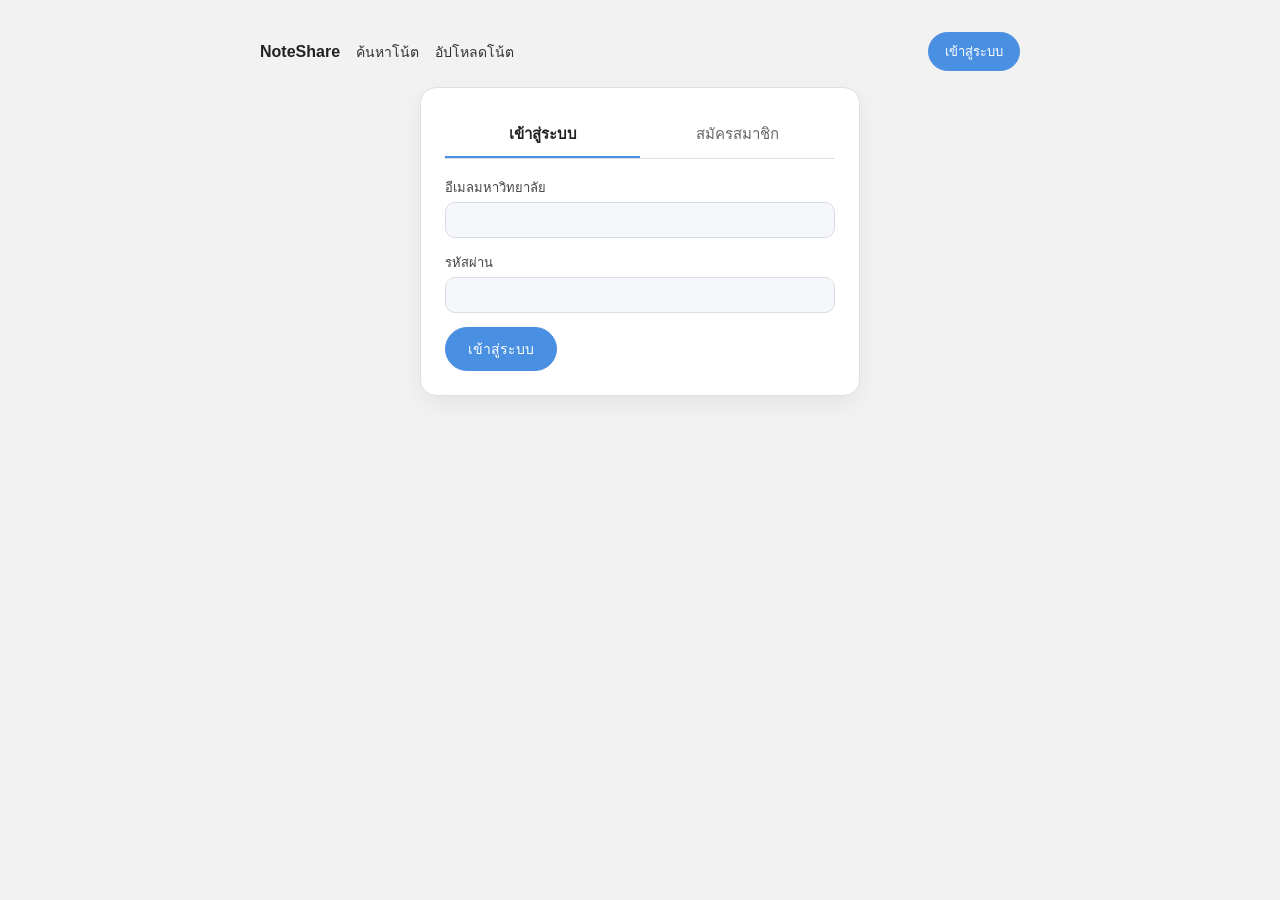
==== web/login.html @ e8e4106a "feat(web): add top nav bar and login/register page (US-05, US-06) - site.js: nav bar on every page w" ====
<!DOCTYPE html>
<html lang="th">
<head>
<meta charset="UTF-8">
<meta name="viewport" content="width=device-width, initial-scale=1">
<title>NoteShare - เข้าสู่ระบบ</title>
<link rel="stylesheet" href="style.css">
<script src="session-utils.js" defer></script>
<script src="site.js" defer></script>
<script src="login.js" defer></script>
</head>
<body>

<nav id="siteNav" class="site-nav" aria-label="เมนูหลัก"></nav>

<main class="page-card form-card">
  <div class="tab-list" role="tablist" aria-label="เข้าสู่ระบบหรือสมัครสมาชิก">
    <button type="button" role="tab" id="loginTab" class="tab" aria-controls="loginForm" aria-selected="true">เข้าสู่ระบบ</button>
    <button type="button" role="tab" id="registerTab" class="tab" aria-controls="registerForm" aria-selected="false" tabindex="-1">สมัครสมาชิก</button>
  </div>

  <p id="authNotice" class="notice-box" role="status" hidden></p>

  <!-- US-06 (#6) -->
  <form id="loginForm" class="stack-form" role="tabpanel" aria-labelledby="loginTab" novalidate>
    <p id="loginError" class="error-box" role="alert" hidden></p>

    <label class="form-field">
      <span>อีเมลมหาวิทยาลัย</span>
      <input type="email" name="email" class="text-input" autocomplete="username" required
             aria-describedby="loginEmailError">
      <span id="loginEmailError" class="field-error" data-error-for="email" hidden></span>
    </label>

    <label class="form-field">
      <span>รหัสผ่าน</span>
      <input type="password" name="password" class="text-input" autocomplete="current-password" required
             aria-describedby="loginPasswordError">
      <span id="loginPasswordError" class="field-error" data-error-for="password" hidden></span>
    </label>

    <button type="submit" class="primary-btn">เข้าสู่ระบบ</button>
  </form>

  <!-- US-05 (#5) -->
  <form id="registerForm" class="stack-form" role="tabpanel" aria-labelledby="registerTab" novalidate hidden>
    <p id="registerError" class="error-box" role="alert" hidden></p>

    <label class="form-field">
      <span>ชื่อที่แสดงบนโน้ต</span>
      <input type="text" name="display_name" class="text-input" autocomplete="name" maxlength="120" required
             aria-describedby="registerNameHint registerNameError">
      <small id="registerNameHint" class="field-hint">ชื่อนี้จะแนบไปกับโน้ตทุกอันที่คุณอัปโหลด</small>
      <span id="registerNameError" class="field-error" data-error-for="display_name" hidden></span>
    </label>

    <label class="form-field">
      <span>อีเมลมหาวิทยาลัย</span>
      <input type="email" name="email" class="text-input" autocomplete="username" required
             placeholder="เช่น 67000000@up.ac.th" aria-describedby="registerEmailError">
      <span id="registerEmailError" class="field-error" data-error-for="email" hidden></span>
    </label>

    <label class="form-field">
      <span>รหัสผ่าน</span>
      <input type="password" name="password" class="text-input" autocomplete="new-password" minlength="8"
             maxlength="128" required aria-describedby="registerPasswordHint registerPasswordError">
      <small id="registerPasswordHint" class="field-hint">อย่างน้อย 8 ตัวอักษร</small>
      <span id="registerPasswordError" class="field-error" data-error-for="password" hidden></span>
    </label>

    <button type="submit" class="primary-btn">สมัครสมาชิก</button>
  </form>
</main>

</body>
</html>
---- web/style.css ----
/* Look carried over from prototypes/sprint1/wachirawit_search_note_prototype.css,
   widened for the extra filters and the preview dialog, and reused by the login and upload pages */
* { box-sizing: border-box; }

body {
  margin: 0;
  padding: 32px 16px;
  background: #f2f2f2;
  font-family: "Segoe UI", Tahoma, sans-serif;
  color: #222;
}

.visually-hidden {
  position: absolute;
  width: 1px;
  height: 1px;
  overflow: hidden;
  clip: rect(0 0 0 0);
  white-space: nowrap;
}

.page-card {
  max-width: 760px;
  margin: 0 auto;
  background: #fff;
  border: 1px solid #e0e0e0;
  border-radius: 16px;
  padding: 24px;
  box-shadow: 0 8px 24px rgba(0, 0, 0, .06);
}

.page-title { margin: 0 0 16px; font-size: 20px; }

.search-input {
  width: 100%;
  padding: 10px 14px;
  font-size: 14px;
  border: 1px solid #ccc;
  border-radius: 999px;
  outline: none;
  margin-bottom: 16px;
}
.search-input:focus,
.filter-input:focus { border-color: #4a90e2; box-shadow: 0 0 0 2px rgba(74, 144, 226, .15); outline: none; }

.filter-row {
  display: grid;
  grid-template-columns: repeat(auto-fill, minmax(150px, 1fr));
  gap: 10px;
  margin-bottom: 12px;
}
.filter-field { display: flex; flex-direction: column; gap: 4px; font-size: 12px; color: #555; }
.filter-input {
  background: #f6f7fb;
  border: 1px solid #d9dde5;
  border-radius: 10px;
  padding: 7px 10px;
  font-size: 13px;
  color: #333;
  font-family: inherit;
}

.type-row {
  display: flex;
  flex-wrap: wrap;
  gap: 14px;
  border: none;
  padding: 0;
  margin: 0 0 14px;
  font-size: 13px;
}
.type-row legend { font-size: 12px; color: #555; margin-bottom: 4px; padding: 0; }

.form-actions { display: flex; gap: 8px; margin-bottom: 18px; }

.primary-btn,
.secondary-btn {
  border-radius: 999px;
  padding: 8px 16px;
  font-size: 13px;
  font-family: inherit;
  cursor: pointer;
  text-decoration: none;
  display: inline-block;
}
.primary-btn { background: #4a90e2; color: #fff; border: 1px solid #4a90e2; }
.primary-btn:hover { background: #3b7dc9; }
.secondary-btn { background: #fff; color: #333; border: 1px solid #d9dde5; }
.secondary-btn:hover { background: #f6f7fb; }
.secondary-btn:disabled { opacity: .6; cursor: progress; }

.results-header { font-size: 13px; color: #555; margin-bottom: 12px; min-height: 18px; }

.error-box {
  background: #fdecea;
  border: 1px solid #f5c2c0;
  color: #8a1f17;
  border-radius: 10px;
  padding: 10px 12px;
  font-size: 13px;
}

.results-list { display: flex; flex-direction: column; gap: 12px; }

.note-card {
  display: flex;
  align-items: center;
  gap: 12px;
  border: 1px solid #e5e7eb;
  border-radius: 12px;
  padding: 12px;
  background: #fafafa;
}
.thumbnail {
  flex-shrink: 0;
  width: 56px;
  height: 56px;
  border: 1px solid #cfcfcf;
  border-radius: 10px;
  display: flex;
  align-items: center;
  justify-content: center;
  color: #777;
  font-size: 12px;
  font-weight: 600;
  background: #f5f5f5;
}

.note-info { flex: 1; min-width: 0; }
.note-title {
  font-size: 14px;
  font-weight: 600;
  margin: 0 0 4px;
  white-space: nowrap;
  overflow: hidden;
  text-overflow: ellipsis;
}
.note-sub { font-size: 12px; color: #888; margin: 0 0 2px; }
.note-uploader { font-size: 12px; color: #444; margin: 4px 0 0; }

.note-meta {
  display: flex;
  flex-direction: column;
  align-items: flex-end;
  gap: 4px;
  font-size: 12px;
  color: #555;
  flex-shrink: 0;
}

.preview-link {
  font-size: 13px;
  color: #4a90e2;
  background: none;
  border: none;
  padding: 0;
  cursor: pointer;
  font-family: inherit;
}
.preview-link:hover { text-decoration: underline; }

.no-results { text-align: center; color: #999; font-size: 14px; padding: 40px 0; }
.load-more { display: block; margin: 16px auto 0; }
.load-more[hidden] { display: none; }

.preview-dialog {
  width: min(720px, calc(100vw - 32px));
  max-height: calc(100vh - 32px);
  padding: 0;
  border: none;
  border-radius: 16px;
  box-shadow: 0 16px 48px rgba(0, 0, 0, .25);
}
.preview-dialog::backdrop { background: rgba(0, 0, 0, .45); }
.preview-body { padding: 20px; display: flex; flex-direction: column; gap: 14px; }
.preview-header { display: flex; justify-content: space-between; align-items: flex-start; gap: 12px; }
.preview-title { margin: 0; font-size: 16px; }
.close-btn {
  background: none;
  border: 1px solid #d9dde5;
  border-radius: 999px;
  width: 32px;
  height: 32px;
  cursor: pointer;
  flex-shrink: 0;
}
.preview-frame {
  background: #f5f5f5;
  border: 1px solid #e5e7eb;
  border-radius: 10px;
  min-height: 200px;
  max-height: 65vh;
  overflow: auto;
  display: flex;
  align-items: flex-start;
  justify-content: center;
}
.preview-frame img { max-width: 100%; height: auto; display: block; }
.preview-frame img[hidden] { display: none; }
.preview-status { color: #666; font-size: 13px; padding: 40px 16px; margin: auto; text-align: center; }
.preview-footer { display: flex; justify-content: space-between; align-items: center; gap: 12px; }

/* ---- Top nav bar (site.js) ---- */
.site-nav {
  max-width: 760px;
  margin: 0 auto 16px;
  display: flex;
  justify-content: space-between;
  align-items: center;
  flex-wrap: wrap;
  gap: 8px 16px;
  font-size: 14px;
}
.nav-links,
.nav-user { display: flex; align-items: center; flex-wrap: wrap; gap: 4px 16px; }
.nav-links a { color: #333; text-decoration: none; }
.nav-links a:hover { text-decoration: underline; }
.nav-links a[aria-current="page"] { color: #4a90e2; font-weight: 600; }
.nav-links .nav-brand { font-weight: 700; font-size: 16px; color: #222; }
.nav-name { font-weight: 600; overflow-wrap: anywhere; }

/* ---- Login and upload forms ---- */
.form-card { max-width: 440px; }
.page-lead { margin: -8px 0 16px; }
.form-card-wide { max-width: 640px; }

.tab-list { display: flex; border-bottom: 1px solid #e0e0e0; margin-bottom: 18px; }
.tab {
  flex: 1;
  background: none;
  border: none;
  border-bottom: 2px solid transparent;
  padding: 10px 0;
  font-size: 15px;
  font-family: inherit;
  color: #666;
  cursor: pointer;
}
.tab[aria-selected="true"] { color: #222; font-weight: 600; border-bottom-color: #4a90e2; }

.stack-form { display: flex; flex-direction: column; gap: 14px; }
.stack-form[hidden] { display: none; }
.field-grid { display: grid; grid-template-columns: repeat(auto-fill, minmax(220px, 1fr)); gap: 14px; }
.form-field { display: flex; flex-direction: column; gap: 4px; font-size: 13px; color: #444; }
.text-input {
  background: #f6f7fb;
  border: 1px solid #d9dde5;
  border-radius: 10px;
  padding: 9px 12px;
  font-size: 14px;
  color: #222;
  font-family: inherit;
}
.text-input:focus { border-color: #4a90e2; box-shadow: 0 0 0 2px rgba(74, 144, 226, .15); outline: none; }
.text-input[aria-invalid="true"],
.file-input[aria-invalid="true"] { border-color: #d93025; }
.file-input { font-size: 13px; font-family: inherit; }
.field-hint { font-size: 12px; color: #888; margin: 0; }
.field-error { display: block; font-size: 12px; color: #b3261e; }
.field-error[hidden] { display: none; }
.required { color: #b3261e; font-style: normal; }
.stack-form .primary-btn { align-self: flex-start; padding: 10px 22px; font-size: 14px; }
.primary-btn:disabled { opacity: .6; cursor: progress; }

.notice-box {
  background: #e8f5e9;
  border: 1px solid #b7dfba;
  color: #1e5b24;
  border-radius: 10px;
  padding: 10px 12px;
  font-size: 13px;
}
.error-box a { color: inherit; font-weight: 600; }

.done-box { display: flex; flex-direction: column; gap: 14px; }
.done-box[hidden] { display: none; }
.done-title { margin: 0; font-size: 18px; color: #1e5b24; }
.done-title:focus { outline: none; }
.token-box {
  background: #fff8e1;
  border: 1px solid #f3d27a;
  border-radius: 12px;
  padding: 14px;
  display: flex;
  flex-direction: column;
  gap: 8px;
  font-size: 13px;
}
.token-warning { margin: 0; color: #6b4e00; }
.token-row { display: flex; gap: 8px; }
.token-input { flex: 1; min-width: 0; font-family: Consolas, "Courier New", monospace; background: #fff; }

@media (max-width: 560px) {
  .note-card { flex-wrap: wrap; }
  .note-meta { flex-direction: row; flex-wrap: wrap; align-items: center; width: 100%; gap: 12px; }
}
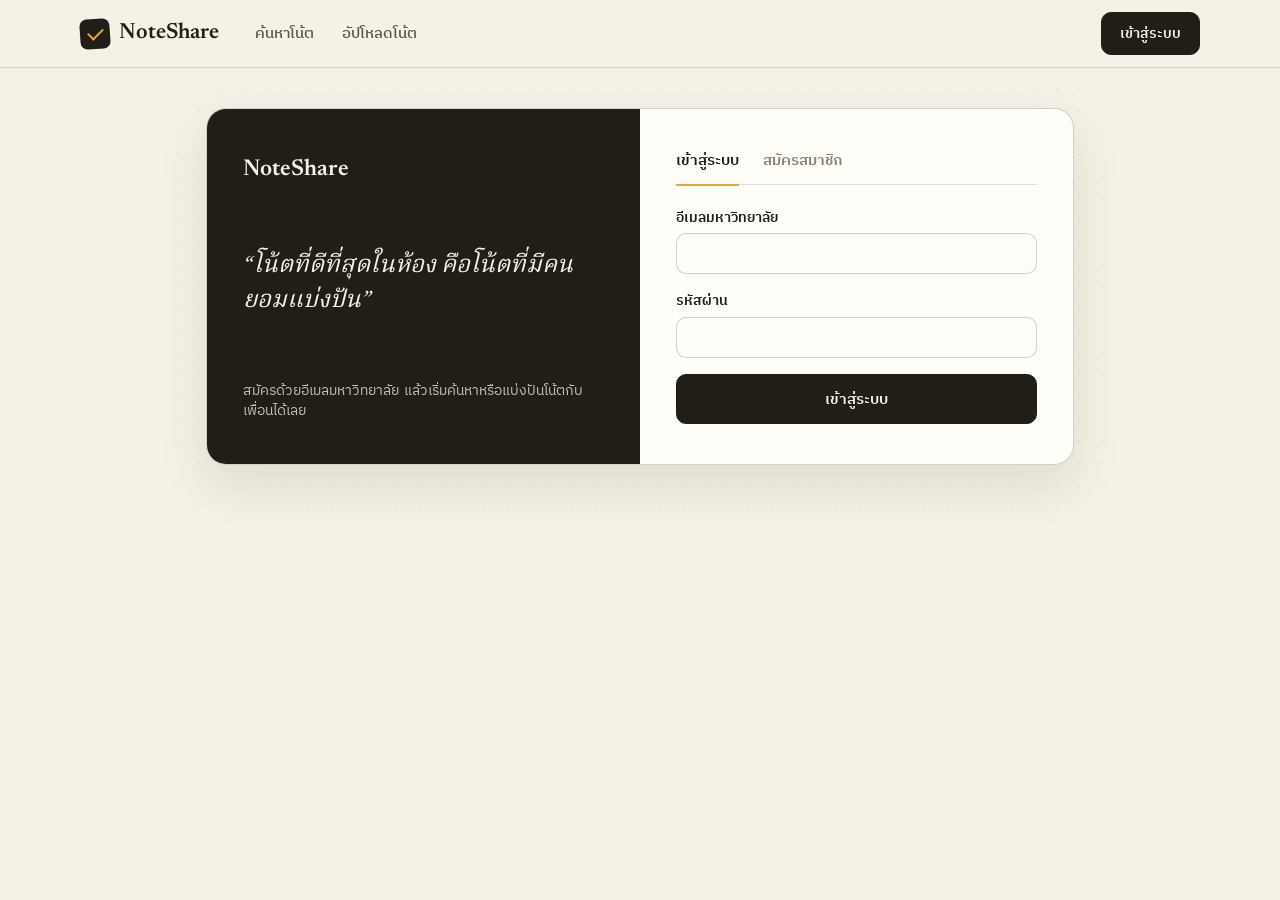
==== commit 1dc791f4: "feat(web): restyle search, login and upload after the mockup" ====
--- a/web/login.html
+++ b/web/login.html
@@ -4,6 +4,9 @@
 <meta charset="UTF-8">
 <meta name="viewport" content="width=device-width, initial-scale=1">
 <title>NoteShare - เข้าสู่ระบบ</title>
+<link rel="preconnect" href="https://fonts.googleapis.com">
+<link rel="preconnect" href="https://fonts.gstatic.com" crossorigin>
+<link rel="stylesheet" href="https://fonts.googleapis.com/css2?family=IBM+Plex+Sans+Thai:wght@400;500;600&family=Newsreader:opsz,wght@6..72,500;6..72,600&family=Noto+Serif+Thai:wght@500;600&family=Work+Sans:wght@400;500;600;700&display=swap">
 <link rel="stylesheet" href="style.css">
 <script src="session-utils.js" defer></script>
 <script src="site.js" defer></script>
@@ -14,6 +17,13 @@
 <nav id="siteNav" class="site-nav" aria-label="เมนูหลัก"></nav>
 
 <main class="page-card form-card">
+ <div class="auth-card">
+  <aside class="auth-aside" aria-label="NoteShare">
+    <p class="auth-brand">NoteShare</p>
+    <p class="auth-quote">“โน้ตที่ดีที่สุดในห้อง คือโน้ตที่มีคนยอมแบ่งปัน”</p>
+    <p class="auth-sub">สมัครด้วยอีเมลมหาวิทยาลัย แล้วเริ่มค้นหาหรือแบ่งปันโน้ตกับเพื่อนได้เลย</p>
+  </aside>
+  <div class="auth-main">
   <div class="tab-list" role="tablist" aria-label="เข้าสู่ระบบหรือสมัครสมาชิก">
     <button type="button" role="tab" id="loginTab" class="tab" aria-controls="loginForm" aria-selected="true">เข้าสู่ระบบ</button>
     <button type="button" role="tab" id="registerTab" class="tab" aria-controls="registerForm" aria-selected="false" tabindex="-1">สมัครสมาชิก</button>
@@ -71,6 +81,8 @@
 
     <button type="submit" class="primary-btn">สมัครสมาชิก</button>
   </form>
+  </div>
+ </div>
 </main>
 
 </body>
--- a/web/style.css
+++ b/web/style.css
@@ -1,14 +1,46 @@
-/* Look carried over from prototypes/sprint1/wachirawit_search_note_prototype.css,
-   widened for the extra filters and the preview dialog, and reused by the login and upload pages */
+/* Look follows the team's wireframe and mockup in docs/design/ (Issue #84): warm paper
+   background, dark ink, amber accent, serif headings. Every page shares this file.
+   Newsreader and Work Sans have no Thai glyphs, so each stack names a Thai font next:
+   the browser takes Latin letters from the first font and Thai letters from the second. */
+:root {
+  --ink: #211d17;
+  --paper: #f6f1e6;
+  --card: #fffdf7;
+  --amber: #e8a33d;
+  --amber-soft: #f9e3bb;
+  --amber-text: #a15c00;
+  --muted: #8a8272;
+  --muted-2: #5c5548;
+  --line: rgba(33, 29, 23, .14);
+  --line-strong: rgba(33, 29, 23, .2);
+  --chip-bg: #f0ead9;
+  --red: #b3261e;
+  --red-soft: #fdecea;
+  --green: #1e5b24;
+  --green-soft: #e8f5e9;
+  --serif: 'Newsreader', 'Noto Serif Thai', Georgia, serif;
+  --sans: 'Work Sans', 'IBM Plex Sans Thai', 'Segoe UI', Tahoma, sans-serif;
+}
+
 * { box-sizing: border-box; }
 
 body {
   margin: 0;
-  padding: 32px 16px;
-  background: #f2f2f2;
-  font-family: "Segoe UI", Tahoma, sans-serif;
-  color: #222;
-}
+  background-color: var(--paper);
+  background-image: radial-gradient(circle at 1px 1px, rgba(33, 29, 23, .05) 1px, transparent 0);
+  background-size: 22px 22px;
+  font-family: var(--sans);
+  color: var(--ink);
+  line-height: 1.5;
+  -webkit-font-smoothing: antialiased;
+}
+
+::selection { background: var(--amber); color: var(--ink); }
+::placeholder { color: #a89f8f; }
+a { color: var(--amber-text); }
+a:hover { color: var(--ink); }
+
+:focus-visible { outline: 2px solid var(--amber-text); outline-offset: 2px; }
 
 .visually-hidden {
   position: absolute;
@@ -19,177 +51,338 @@
   white-space: nowrap;
 }
 
+/* ---- Top nav bar (site.js) ---- */
+.site-nav {
+  position: sticky;
+  top: 0;
+  z-index: 20;
+  background: rgba(246, 241, 230, .92);
+  backdrop-filter: blur(6px);
+  border-bottom: 1.5px solid var(--line);
+  padding: 12px max(16px, calc((100% - 1120px) / 2));
+  display: flex;
+  justify-content: space-between;
+  align-items: center;
+  flex-wrap: wrap;
+  gap: 8px 16px;
+  font-size: 15px;
+}
+.nav-links,
+.nav-user { display: flex; align-items: center; flex-wrap: wrap; gap: 4px; }
+.nav-user { gap: 8px 12px; }
+.nav-links a {
+  color: var(--muted-2);
+  text-decoration: none;
+  font-weight: 500;
+  padding: 7px 12px;
+  border-radius: 8px;
+}
+.nav-links a:hover { color: var(--ink); background: var(--chip-bg); }
+.nav-links a[aria-current="page"] { color: var(--ink); background: var(--chip-bg); }
+.nav-links .nav-brand {
+  display: inline-flex;
+  align-items: center;
+  gap: 9px;
+  font-family: var(--serif);
+  font-size: 22px;
+  font-weight: 600;
+  color: var(--ink);
+  padding: 0 12px 0 0;
+  margin-right: 8px;
+}
+.nav-links .nav-brand:hover { background: none; }
+/* the mockup's logo, drawn without an image file: a tilted dark square with an amber tick */
+.nav-links .nav-brand { position: relative; }
+.nav-brand::before {
+  content: "";
+  width: 30px;
+  height: 30px;
+  border-radius: 7px;
+  background: var(--ink);
+  transform: rotate(-4deg);
+}
+.nav-brand::after {
+  content: "";
+  position: absolute;
+  left: 11px;
+  top: 50%;
+  width: 7px;
+  height: 13px;
+  border-right: 2px solid var(--amber);
+  border-bottom: 2px solid var(--amber);
+  transform: translateY(-62%) rotate(45deg);
+}
+.nav-name { font-weight: 600; overflow-wrap: anywhere; }
+
+/* ---- Page layout ---- */
 .page-card {
-  max-width: 760px;
+  max-width: 1120px;
   margin: 0 auto;
-  background: #fff;
-  border: 1px solid #e0e0e0;
-  border-radius: 16px;
-  padding: 24px;
-  box-shadow: 0 8px 24px rgba(0, 0, 0, .06);
-}
-
-.page-title { margin: 0 0 16px; font-size: 20px; }
-
+  padding: 40px 16px 72px;
+}
+.form-card { max-width: 900px; }
+.form-card-wide { max-width: 680px; }
+
+.page-title {
+  font-family: var(--serif);
+  font-size: clamp(28px, 4vw, 34px);
+  font-weight: 600;
+  line-height: 1.2;
+  margin: 0 0 8px;
+}
+.page-lead { margin: 0 0 24px; }
+
+/* Search page hero */
+.hero { max-width: 640px; margin-bottom: 28px; }
+.hero .page-title { font-size: clamp(32px, 6vw, 44px); line-height: 1.12; margin-bottom: 12px; }
+.hero mark {
+  background: linear-gradient(transparent 62%, var(--amber) 0);
+  color: inherit;
+  white-space: nowrap;
+}
+.hero p { font-size: 16px; color: var(--muted-2); margin: 0; }
+
+/* ---- Search form ---- */
+.search-bar {
+  display: flex;
+  align-items: center;
+  gap: 10px;
+  background: var(--card);
+  border: 1.5px solid var(--line-strong);
+  border-radius: 12px;
+  padding: 4px 4px 4px 16px;
+  margin-bottom: 14px;
+}
+.search-bar:focus-within { border-color: var(--amber); }
+.search-icon { color: var(--muted); flex-shrink: 0; }
 .search-input {
+  flex: 1;
+  min-width: 0;
+  border: none;
+  outline: none;
+  background: transparent;
+  font: inherit;
+  font-size: 15.5px;
+  padding: 11px 0;
+  color: var(--ink);
+}
+.search-bar .primary-btn { flex-shrink: 0; }
+
+.filter-panel {
+  background: var(--card);
+  border: 1.5px solid var(--line);
+  border-radius: 14px;
+  margin-bottom: 20px;
+}
+.filter-panel > summary {
+  cursor: pointer;
+  padding: 12px 16px;
+  font-weight: 600;
+  font-size: 14px;
+  color: var(--muted-2);
+}
+.filter-panel[open] > summary { border-bottom: 1.5px solid var(--line); }
+.filter-body { padding: 16px; }
+
+.filter-row {
+  display: grid;
+  grid-template-columns: repeat(auto-fill, minmax(min(100%, 160px), 1fr));
+  gap: 12px;
+  margin-bottom: 14px;
+}
+.filter-field { display: flex; flex-direction: column; gap: 4px; font-size: 13px; color: var(--muted-2); font-weight: 500; }
+.filter-input,
+.text-input {
   width: 100%;
+  background: var(--card);
+  border: 1.5px solid var(--line-strong);
+  border-radius: 10px;
+  padding: 9px 12px;
+  font: inherit;
+  font-size: 14px;
+  color: var(--ink);
+}
+.filter-input:focus,
+.text-input:focus { border-color: var(--amber); box-shadow: 0 0 0 3px rgba(232, 163, 61, .2); outline: none; }
+
+.type-row {
+  display: flex;
+  flex-wrap: wrap;
+  gap: 8px;
+  border: none;
+  padding: 0;
+  margin: 0 0 16px;
+  font-size: 13.5px;
+}
+.type-row legend { font-size: 13px; color: var(--muted-2); font-weight: 500; margin-bottom: 6px; padding: 0; }
+/* file-type checkboxes look like the mockup's filter chips */
+.type-row label {
+  display: inline-flex;
+  align-items: center;
+  gap: 6px;
+  padding: 6px 14px;
+  border-radius: 20px;
+  border: 1.5px solid var(--line-strong);
+  color: var(--muted-2);
+  cursor: pointer;
+}
+.type-row label:has(input:checked) { border-color: var(--amber); background: var(--amber-soft); color: var(--amber-text); }
+.type-row input { accent-color: var(--amber-text); margin: 0; }
+
+.form-actions { display: flex; flex-wrap: wrap; gap: 10px; }
+
+/* ---- Buttons ---- */
+.primary-btn,
+.secondary-btn {
+  display: inline-flex;
+  align-items: center;
+  justify-content: center;
+  gap: 6px;
+  border-radius: 10px;
+  padding: 10px 18px;
+  font: inherit;
+  font-size: 14px;
+  font-weight: 600;
+  cursor: pointer;
+  text-decoration: none;
+}
+.primary-btn { background: var(--ink); color: var(--paper); border: 1.5px solid var(--ink); }
+.primary-btn:hover { background: #3a332a; color: var(--paper); }
+.secondary-btn { background: transparent; color: var(--ink); border: 1.5px solid var(--line-strong); }
+.secondary-btn:hover { background: var(--chip-bg); color: var(--ink); }
+.accent-btn { background: var(--amber); color: var(--ink); }
+.accent-btn:hover { background: #f0b357; color: var(--ink); }
+.primary-btn:disabled,
+.secondary-btn:disabled { opacity: .6; cursor: progress; }
+
+/* ---- Messages ---- */
+.error-box,
+.notice-box {
+  border-radius: 10px;
   padding: 10px 14px;
   font-size: 14px;
-  border: 1px solid #ccc;
-  border-radius: 999px;
-  outline: none;
-  margin-bottom: 16px;
-}
-.search-input:focus,
-.filter-input:focus { border-color: #4a90e2; box-shadow: 0 0 0 2px rgba(74, 144, 226, .15); outline: none; }
-
-.filter-row {
+  margin: 0 0 14px;
+}
+.error-box { background: var(--red-soft); border: 1.5px solid #f5c2c0; color: #8a1f17; }
+.error-box a { color: inherit; font-weight: 600; }
+.notice-box { background: var(--green-soft); border: 1.5px solid #b7dfba; color: var(--green); }
+
+/* ---- Results ---- */
+.results-header { font-size: 13.5px; color: var(--muted); margin: 4px 0 14px; min-height: 20px; }
+
+.results-list {
   display: grid;
-  grid-template-columns: repeat(auto-fill, minmax(150px, 1fr));
-  gap: 10px;
-  margin-bottom: 12px;
-}
-.filter-field { display: flex; flex-direction: column; gap: 4px; font-size: 12px; color: #555; }
-.filter-input {
-  background: #f6f7fb;
-  border: 1px solid #d9dde5;
-  border-radius: 10px;
-  padding: 7px 10px;
-  font-size: 13px;
-  color: #333;
-  font-family: inherit;
-}
-
-.type-row {
-  display: flex;
+  grid-template-columns: repeat(auto-fill, minmax(min(100%, 300px), 1fr));
+  gap: 18px;
+}
+
+.note-card {
+  display: flex;
+  flex-direction: column;
+  background: var(--card);
+  border: 1.5px solid var(--line);
+  border-radius: 14px;
+  padding: 18px 20px;
+  transition: transform .15s ease, box-shadow .15s ease;
+  min-width: 0;
+}
+.note-card:hover { transform: translateY(-3px); box-shadow: 0 14px 28px rgba(33, 29, 23, .12); }
+.note-card-top { display: flex; align-items: center; justify-content: space-between; gap: 8px; margin-bottom: 12px; }
+.tag-course {
+  font-size: 11.5px;
+  font-weight: 600;
+  letter-spacing: .04em;
+  text-transform: uppercase;
+  color: var(--amber-text);
+  background: var(--amber-soft);
+  padding: 4px 9px;
+  border-radius: 6px;
+  overflow-wrap: anywhere;
+}
+.file-badge { font-size: 11.5px; font-weight: 600; color: var(--muted); }
+.note-title {
+  font-family: var(--serif);
+  font-size: 19px;
+  font-weight: 600;
+  line-height: 1.3;
+  margin: 0 0 4px;
+  overflow-wrap: anywhere;
+}
+.note-sub { font-size: 13.5px; color: var(--muted); margin: 0 0 2px; overflow-wrap: anywhere; }
+.note-uploader { font-size: 13.5px; color: var(--muted-2); margin: 2px 0 10px; overflow-wrap: anywhere; }
+.note-rating { display: flex; align-items: center; flex-wrap: wrap; gap: 6px; margin: 0 0 12px; font-size: 13px; }
+.note-stars { color: var(--amber); font-size: 16px; letter-spacing: 1px; }
+.note-rating-summary { color: var(--muted-2); }
+.note-tags { display: flex; gap: 6px; flex-wrap: wrap; margin-bottom: 14px; }
+.note-tag {
+  font-size: 12px;
+  color: var(--muted-2);
+  background: var(--chip-bg);
+  padding: 3px 10px;
+  border-radius: 12px;
+  overflow-wrap: anywhere;
+}
+.note-card-foot {
+  margin-top: auto;
+  padding-top: 12px;
+  border-top: 1.5px solid var(--line);
+  display: flex;
+  align-items: center;
   flex-wrap: wrap;
-  gap: 14px;
-  border: none;
-  padding: 0;
-  margin: 0 0 14px;
-  font-size: 13px;
-}
-.type-row legend { font-size: 12px; color: #555; margin-bottom: 4px; padding: 0; }
-
-.form-actions { display: flex; gap: 8px; margin-bottom: 18px; }
-
-.primary-btn,
-.secondary-btn {
-  border-radius: 999px;
-  padding: 8px 16px;
-  font-size: 13px;
-  font-family: inherit;
-  cursor: pointer;
-  text-decoration: none;
-  display: inline-block;
-}
-.primary-btn { background: #4a90e2; color: #fff; border: 1px solid #4a90e2; }
-.primary-btn:hover { background: #3b7dc9; }
-.secondary-btn { background: #fff; color: #333; border: 1px solid #d9dde5; }
-.secondary-btn:hover { background: #f6f7fb; }
-.secondary-btn:disabled { opacity: .6; cursor: progress; }
-
-.results-header { font-size: 13px; color: #555; margin-bottom: 12px; min-height: 18px; }
-
-.error-box {
-  background: #fdecea;
-  border: 1px solid #f5c2c0;
-  color: #8a1f17;
-  border-radius: 10px;
-  padding: 10px 12px;
-  font-size: 13px;
-}
-
-.results-list { display: flex; flex-direction: column; gap: 12px; }
-
-.note-card {
-  display: flex;
-  align-items: center;
-  gap: 12px;
-  border: 1px solid #e5e7eb;
-  border-radius: 12px;
-  padding: 12px;
-  background: #fafafa;
-}
-.thumbnail {
-  flex-shrink: 0;
-  width: 56px;
-  height: 56px;
-  border: 1px solid #cfcfcf;
-  border-radius: 10px;
-  display: flex;
-  align-items: center;
-  justify-content: center;
-  color: #777;
-  font-size: 12px;
-  font-weight: 600;
-  background: #f5f5f5;
-}
-
-.note-info { flex: 1; min-width: 0; }
-.note-title {
-  font-size: 14px;
-  font-weight: 600;
-  margin: 0 0 4px;
-  white-space: nowrap;
-  overflow: hidden;
-  text-overflow: ellipsis;
-}
-.note-sub { font-size: 12px; color: #888; margin: 0 0 2px; }
-.note-uploader { font-size: 12px; color: #444; margin: 4px 0 0; }
-
-.note-meta {
-  display: flex;
-  flex-direction: column;
-  align-items: flex-end;
-  gap: 4px;
-  font-size: 12px;
-  color: #555;
-  flex-shrink: 0;
-}
-
+  gap: 4px 14px;
+  font-size: 12.5px;
+  color: var(--muted);
+}
 .preview-link {
-  font-size: 13px;
-  color: #4a90e2;
+  margin-left: auto;
   background: none;
   border: none;
-  padding: 0;
-  cursor: pointer;
-  font-family: inherit;
-}
-.preview-link:hover { text-decoration: underline; }
-
-.no-results { text-align: center; color: #999; font-size: 14px; padding: 40px 0; }
-.load-more { display: block; margin: 16px auto 0; }
+  padding: 4px 0;
+  font: inherit;
+  font-size: 13.5px;
+  font-weight: 600;
+  color: var(--amber-text);
+  cursor: pointer;
+}
+.preview-link:hover { color: var(--ink); text-decoration: underline; }
+
+.no-results { text-align: center; padding: 56px 20px; color: var(--muted); font-family: var(--serif); font-size: 20px; }
+.load-more { display: flex; margin: 24px auto 0; }
 .load-more[hidden] { display: none; }
 
+/* ---- Preview dialog (US-11) ---- */
 .preview-dialog {
-  width: min(720px, calc(100vw - 32px));
+  width: min(760px, calc(100vw - 32px));
   max-height: calc(100vh - 32px);
   padding: 0;
-  border: none;
+  border: 1.5px solid var(--line-strong);
   border-radius: 16px;
-  box-shadow: 0 16px 48px rgba(0, 0, 0, .25);
-}
-.preview-dialog::backdrop { background: rgba(0, 0, 0, .45); }
-.preview-body { padding: 20px; display: flex; flex-direction: column; gap: 14px; }
+  background: var(--card);
+  color: var(--ink);
+  box-shadow: 0 20px 50px rgba(33, 29, 23, .25);
+}
+.preview-dialog::backdrop { background: rgba(33, 29, 23, .5); }
+.preview-body { padding: 22px; display: flex; flex-direction: column; gap: 16px; }
 .preview-header { display: flex; justify-content: space-between; align-items: flex-start; gap: 12px; }
-.preview-title { margin: 0; font-size: 16px; }
+.preview-title { margin: 0; font-family: var(--serif); font-size: 24px; font-weight: 600; line-height: 1.2; overflow-wrap: anywhere; }
 .close-btn {
-  background: none;
-  border: 1px solid #d9dde5;
-  border-radius: 999px;
-  width: 32px;
-  height: 32px;
+  background: transparent;
+  border: 1.5px solid var(--line-strong);
+  border-radius: 10px;
+  width: 36px;
+  height: 36px;
+  font-size: 15px;
+  color: var(--ink);
   cursor: pointer;
   flex-shrink: 0;
 }
+.close-btn:hover { background: var(--chip-bg); }
 .preview-frame {
-  background: #f5f5f5;
-  border: 1px solid #e5e7eb;
-  border-radius: 10px;
+  background: #fbf9f2;
+  border: 1.5px solid var(--line);
+  border-radius: 12px;
   min-height: 200px;
-  max-height: 65vh;
+  max-height: 60vh;
   overflow: auto;
   display: flex;
   align-items: flex-start;
@@ -197,100 +390,147 @@
 }
 .preview-frame img { max-width: 100%; height: auto; display: block; }
 .preview-frame img[hidden] { display: none; }
-.preview-status { color: #666; font-size: 13px; padding: 40px 16px; margin: auto; text-align: center; }
-.preview-footer { display: flex; justify-content: space-between; align-items: center; gap: 12px; }
-
-/* ---- Top nav bar (site.js) ---- */
-.site-nav {
-  max-width: 760px;
-  margin: 0 auto 16px;
-  display: flex;
+.preview-status { color: var(--muted); font-size: 14px; padding: 40px 16px; margin: auto; text-align: center; }
+.preview-footer { display: flex; justify-content: space-between; align-items: center; flex-wrap: wrap; gap: 12px; }
+
+.rating-panel {
+  background: var(--paper);
+  border: 1.5px solid var(--line);
+  border-radius: 12px;
+  padding: 14px 16px;
+}
+.rating-panel h3 { margin: 0 0 4px; font-size: 13px; color: var(--muted); font-weight: 600; }
+.rating-average { margin: 0 0 4px; font-family: var(--serif); font-size: 22px; font-weight: 600; }
+.rating-message { margin: 4px 0; color: var(--muted-2); font-size: 13.5px; }
+.rating-stars { display: flex; gap: 2px; margin: 6px 0 10px; }
+.rating-stars[hidden],
+#submitRating[hidden] { display: none; }
+.rating-star {
+  padding: 0 2px;
+  border: 0;
+  background: none;
+  color: var(--muted);
+  font: inherit;
+  font-size: 30px;
+  line-height: 1;
+  cursor: pointer;
+}
+.rating-star.selected { color: var(--amber); }
+.rating-star:disabled { cursor: default; }
+
+/* ---- Login page (1a) ---- */
+.auth-card {
+  display: grid;
+  grid-template-columns: 1fr 1fr;
+  border: 1.5px solid var(--line-strong);
+  border-radius: 20px;
+  overflow: hidden;
+  box-shadow: 0 20px 50px rgba(33, 29, 23, .1);
+  background: var(--card);
+}
+.auth-aside {
+  background: var(--ink);
+  color: var(--paper);
+  padding: 44px 36px;
+  display: flex;
+  flex-direction: column;
   justify-content: space-between;
-  align-items: center;
-  flex-wrap: wrap;
-  gap: 8px 16px;
-  font-size: 14px;
-}
-.nav-links,
-.nav-user { display: flex; align-items: center; flex-wrap: wrap; gap: 4px 16px; }
-.nav-links a { color: #333; text-decoration: none; }
-.nav-links a:hover { text-decoration: underline; }
-.nav-links a[aria-current="page"] { color: #4a90e2; font-weight: 600; }
-.nav-links .nav-brand { font-weight: 700; font-size: 16px; color: #222; }
-.nav-name { font-weight: 600; overflow-wrap: anywhere; }
-
-/* ---- Login and upload forms ---- */
-.form-card { max-width: 440px; }
-.page-lead { margin: -8px 0 16px; }
-.form-card-wide { max-width: 640px; }
-
-.tab-list { display: flex; border-bottom: 1px solid #e0e0e0; margin-bottom: 18px; }
+  gap: 32px;
+}
+.auth-brand { font-family: var(--serif); font-size: 23px; font-weight: 600; margin: 0; }
+.auth-quote { font-family: var(--serif); font-style: italic; font-size: 24px; line-height: 1.45; margin: 0; }
+.auth-sub { font-size: 13.5px; color: #c9c1ae; margin: 0; }
+.auth-main { padding: 40px 36px; }
+
+.tab-list { display: flex; gap: 24px; border-bottom: 1.5px solid var(--line); margin-bottom: 22px; }
 .tab {
-  flex: 1;
   background: none;
   border: none;
   border-bottom: 2px solid transparent;
-  padding: 10px 0;
+  margin-bottom: -1.5px;
+  padding: 0 0 12px;
+  font: inherit;
   font-size: 15px;
-  font-family: inherit;
-  color: #666;
-  cursor: pointer;
-}
-.tab[aria-selected="true"] { color: #222; font-weight: 600; border-bottom-color: #4a90e2; }
-
-.stack-form { display: flex; flex-direction: column; gap: 14px; }
+  font-weight: 600;
+  color: var(--muted);
+  cursor: pointer;
+}
+.tab[aria-selected="true"] { color: var(--ink); border-bottom-color: var(--amber); }
+
+/* ---- Forms ---- */
+.stack-form { display: flex; flex-direction: column; gap: 16px; }
 .stack-form[hidden] { display: none; }
-.field-grid { display: grid; grid-template-columns: repeat(auto-fill, minmax(220px, 1fr)); gap: 14px; }
-.form-field { display: flex; flex-direction: column; gap: 4px; font-size: 13px; color: #444; }
-.text-input {
-  background: #f6f7fb;
-  border: 1px solid #d9dde5;
+.field-grid { display: grid; grid-template-columns: repeat(auto-fill, minmax(min(100%, 220px), 1fr)); gap: 16px; }
+.form-field { display: flex; flex-direction: column; gap: 6px; font-size: 13.5px; font-weight: 600; }
+.form-field small,
+.form-field .field-error { font-weight: 400; }
+textarea.text-input { min-height: 84px; resize: vertical; }
+.text-input[aria-invalid="true"],
+.file-input[aria-invalid="true"] { border-color: var(--red); }
+.field-hint { font-size: 12.5px; color: var(--muted); margin: 0; font-weight: 400; }
+.field-error { display: block; font-size: 12.5px; color: var(--red); }
+.field-error[hidden] { display: none; }
+.required { color: var(--red); font-style: normal; }
+.stack-form > .primary-btn { align-self: stretch; padding: 13px 22px; font-size: 15px; }
+
+/* Upload page (1c): the file field is drawn as the mockup's drop zone. The real
+   <input type="file"> stays visible inside it, so keyboard, screen readers and
+   dropping a file onto the input all keep working without extra script. */
+.dropzone {
+  border: 2px dashed var(--line-strong);
+  background: #fbf9f2;
+  border-radius: 14px;
+  padding: 28px 20px;
+  text-align: center;
+  align-items: center;
+  font-weight: 400;
+}
+.dropzone:focus-within,
+.dropzone:hover { border-color: var(--amber); background: #fbf1dd; }
+.dropzone-label { font-size: 15px; font-weight: 600; }
+.file-input { font: inherit; font-size: 13.5px; max-width: 100%; }
+.file-input::file-selector-button {
+  font: inherit;
+  font-weight: 600;
+  margin-right: 10px;
+  padding: 8px 14px;
   border-radius: 10px;
-  padding: 9px 12px;
-  font-size: 14px;
-  color: #222;
-  font-family: inherit;
-}
-.text-input:focus { border-color: #4a90e2; box-shadow: 0 0 0 2px rgba(74, 144, 226, .15); outline: none; }
-.text-input[aria-invalid="true"],
-.file-input[aria-invalid="true"] { border-color: #d93025; }
-.file-input { font-size: 13px; font-family: inherit; }
-.field-hint { font-size: 12px; color: #888; margin: 0; }
-.field-error { display: block; font-size: 12px; color: #b3261e; }
-.field-error[hidden] { display: none; }
-.required { color: #b3261e; font-style: normal; }
-.stack-form .primary-btn { align-self: flex-start; padding: 10px 22px; font-size: 14px; }
-.primary-btn:disabled { opacity: .6; cursor: progress; }
-
-.notice-box {
-  background: #e8f5e9;
-  border: 1px solid #b7dfba;
-  color: #1e5b24;
-  border-radius: 10px;
-  padding: 10px 12px;
-  font-size: 13px;
-}
-.error-box a { color: inherit; font-weight: 600; }
-
-.done-box { display: flex; flex-direction: column; gap: 14px; }
+  border: 1.5px solid var(--ink);
+  background: var(--amber);
+  color: var(--ink);
+  cursor: pointer;
+}
+
+.done-box { display: flex; flex-direction: column; gap: 16px; }
 .done-box[hidden] { display: none; }
-.done-title { margin: 0; font-size: 18px; color: #1e5b24; }
+.done-title { margin: 0; font-family: var(--serif); font-size: 26px; font-weight: 600; color: var(--green); }
 .done-title:focus { outline: none; }
 .token-box {
-  background: #fff8e1;
-  border: 1px solid #f3d27a;
-  border-radius: 12px;
-  padding: 14px;
+  background: var(--amber-soft);
+  border: 1.5px solid rgba(161, 92, 0, .25);
+  border-radius: 14px;
+  padding: 16px;
   display: flex;
   flex-direction: column;
   gap: 8px;
-  font-size: 13px;
-}
-.token-warning { margin: 0; color: #6b4e00; }
+  font-size: 14px;
+}
+.token-warning { margin: 0; color: #5c3d00; }
 .token-row { display: flex; gap: 8px; }
-.token-input { flex: 1; min-width: 0; font-family: Consolas, "Courier New", monospace; background: #fff; }
-
-@media (max-width: 560px) {
-  .note-card { flex-wrap: wrap; }
-  .note-meta { flex-direction: row; flex-wrap: wrap; align-items: center; width: 100%; gap: 12px; }
-}
+.token-input { flex: 1; min-width: 0; font-family: Consolas, 'Courier New', monospace; }
+
+@media (max-width: 720px) {
+  .auth-card { grid-template-columns: 1fr; }
+  .auth-aside { padding: 28px 24px; gap: 14px; }
+  .auth-quote { font-size: 19px; }
+  .auth-main { padding: 28px 20px; }
+  .page-card { padding-top: 28px; }
+}
+
+@media (max-width: 480px) {
+  .site-nav { font-size: 14px; }
+  .nav-links .nav-brand { font-size: 19px; }
+  .search-bar { padding-left: 12px; }
+  .search-icon { display: none; }
+  .token-row { flex-direction: column; }
+}
